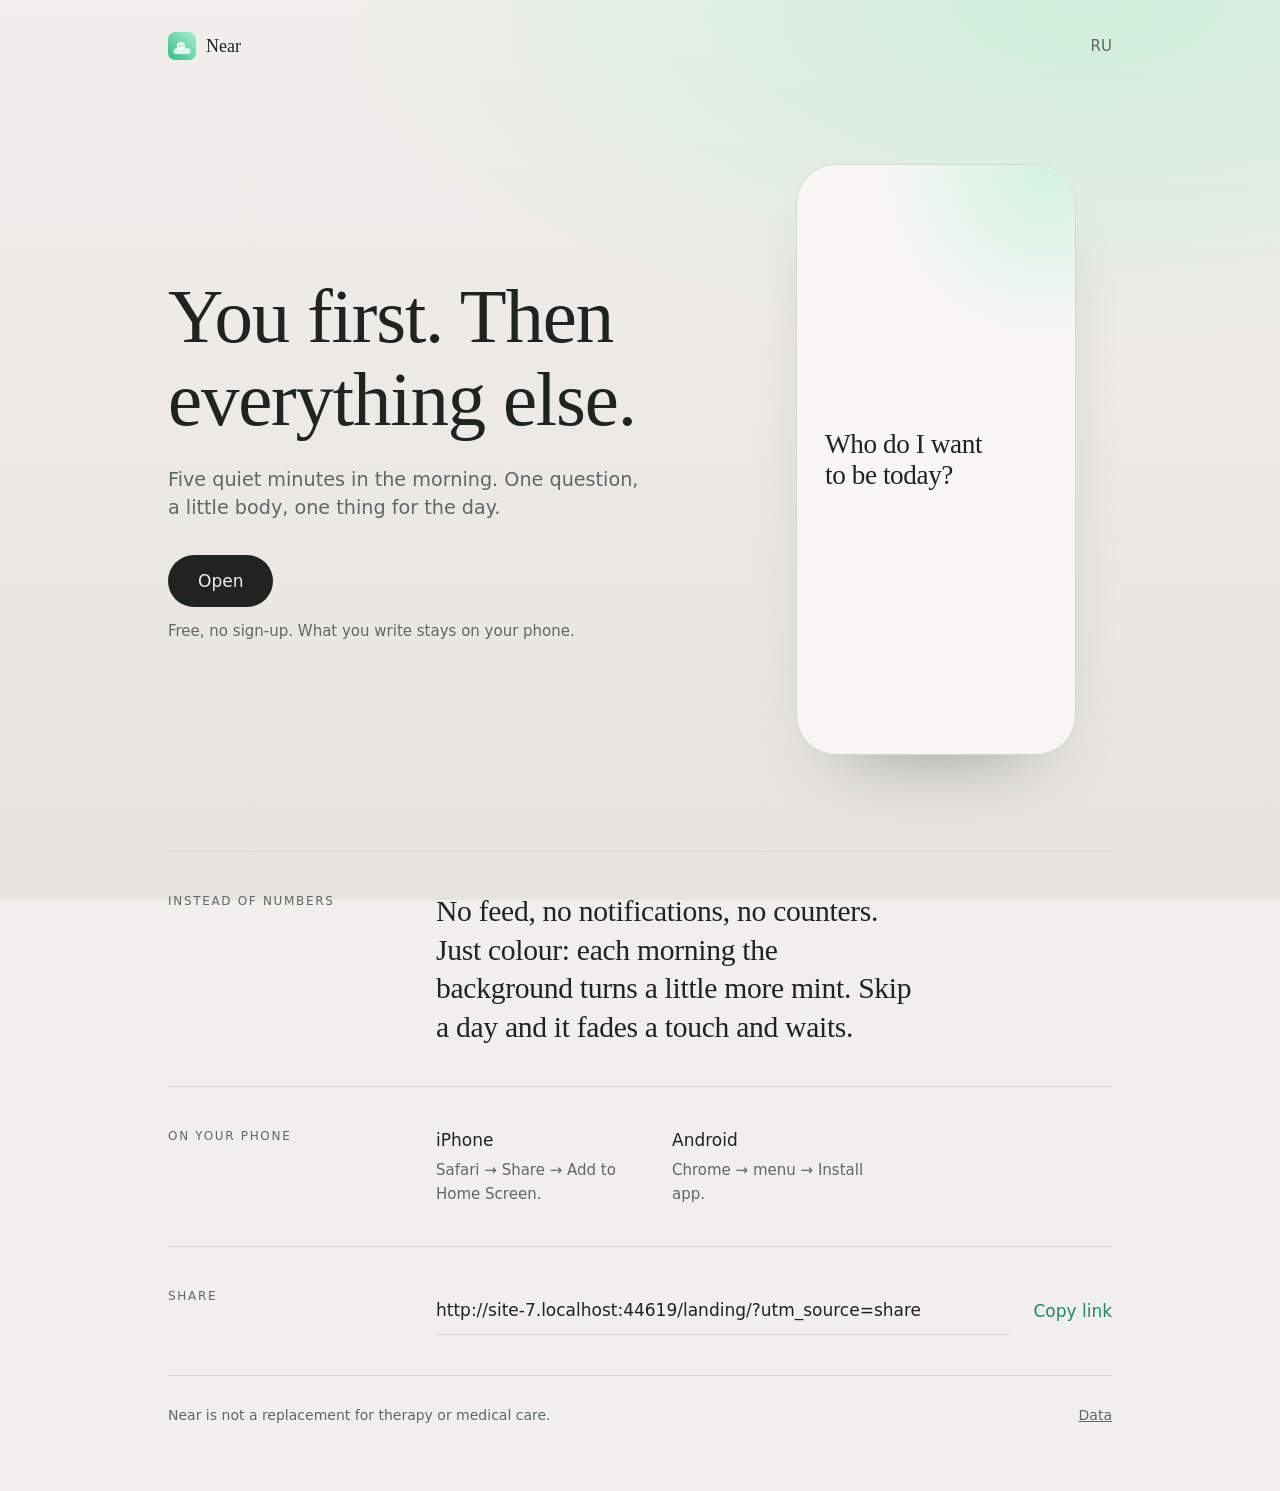
==== landing/index.html @ 1178a3cc "Mirror of nearapp 9bb3b6b" ====
<!doctype html>
<html lang="ru">
<head>
<meta charset="utf-8">
<meta name="viewport" content="width=device-width, initial-scale=1, viewport-fit=cover">
<meta http-equiv="Content-Security-Policy" content="default-src 'self'; script-src 'self' 'unsafe-inline' https://static.cloudflareinsights.com https://mc.yandex.ru https://yastatic.net; style-src 'self' 'unsafe-inline' https://fonts.googleapis.com; font-src https://fonts.gstatic.com; img-src 'self' data: blob: https://mc.yandex.ru; connect-src 'self' https://nearapp.pages.dev https://near-relay.deno.dev https://mc.yandex.ru https://mc.yandex.com wss://mc.yandex.ru https://fonts.googleapis.com https://fonts.gstatic.com https://cloudflareinsights.com; manifest-src 'self'; worker-src 'self'; child-src blob: https://mc.yandex.ru; frame-src blob: https://mc.yandex.ru; base-uri 'self'; form-action 'none'; object-src 'none'">
<meta name="description" content="Near. Сначала ты. Потом всё остальное. Утреннее пространство на несколько минут.">
<meta name="theme-color" content="#ECEAE6" media="(prefers-color-scheme: light)">
<meta name="theme-color" content="#111214" media="(prefers-color-scheme: dark)">
<meta property="og:type" content="website">
<meta property="og:title" content="Near · Рядом">
<meta property="og:description" content="Сначала ты. Потом всё остальное. Утреннее пространство на несколько минут: кем ты хочешь быть сегодня и что одно важно.">
<meta property="og:url" content="https://nearapp.pages.dev/landing/">
<meta property="og:image" content="https://nearapp.pages.dev/icons/og.png">
<meta property="og:image:width" content="1200"><meta property="og:image:height" content="630">
<meta name="twitter:card" content="summary_large_image">
<link rel="icon" href="../icons/icon.svg" type="image/svg+xml">
<link rel="icon" href="../icons/favicon-32.png" sizes="32x32" type="image/png">
<link rel="apple-touch-icon" href="../icons/apple-touch-icon.png">
<title>Рядом</title>
<link rel="preconnect" href="https://fonts.googleapis.com">
<link rel="preconnect" href="https://fonts.gstatic.com" crossorigin>
<link rel="stylesheet" href="https://fonts.googleapis.com/css2?family=Literata:ital,opsz,wght@0,7..72,300..500;1,7..72,300..500&family=Manrope:wght@400;500&display=swap">
<style>
/* Layout: one 1040px column, every section shares the same left edge and a two-column grid (label | content) from 860px up. */
:root {
  --bg: #F1EFEB; --bg-deep: #E6E4DF; --fg: #1F2421; --fg-soft: #5F6862; --line: #D5D8D2;
  --mint: #36BE8C; --mint-soft: #A6EECB; --mint-ink: #1E8A63; --device: #F7F6F3; --glow: rgba(166,238,203,.45);
  --font-display: "Literata", "Iowan Old Style", Georgia, "Noto Serif", serif; /* Literata: Cyrillic + Latin, so RU and EN look the same on every platform */
  --font-body: "Manrope", system-ui, -apple-system, "Segoe UI", Roboto, sans-serif;
  --ease: cubic-bezier(.2,.6,.2,1);
  --gap: clamp(56px, 9vw, 96px);
  color-scheme: light;
}
@media (prefers-color-scheme: dark) { :root:not([data-theme="light"]) {
  --bg: #101412; --bg-deep: #0B0E0D; --fg: #E9EDE9; --fg-soft: #9BA59E; --line: #253029;
  --mint: #5ED3A6; --mint-soft: #2C6B53; --mint-ink: #7FE3BD; --device: #161B19; --glow: rgba(94,211,166,.14); color-scheme: dark; } }
:root[data-theme="dark"] {
  --bg: #101412; --bg-deep: #0B0E0D; --fg: #E9EDE9; --fg-soft: #9BA59E; --line: #253029;
  --mint: #5ED3A6; --mint-soft: #2C6B53; --mint-ink: #7FE3BD; --device: #161B19; --glow: rgba(94,211,166,.14); color-scheme: dark; }

body { margin: 0; background: var(--bg); color: var(--fg); font-family: var(--font-body); font-size: 1.0625rem; line-height: 1.6; -webkit-font-smoothing: antialiased; overflow-x: hidden; }
.ground { position: fixed; inset: 0; z-index: 0; pointer-events: none; background: radial-gradient(90% 60% at 85% 0%, var(--glow) 0%, transparent 65%), linear-gradient(180deg, var(--bg) 0%, var(--bg-deep) 100%); }
.wrap { position: relative; z-index: 1; max-width: 1040px; margin: 0 auto; padding-inline: 24px; padding-block: 0 64px; box-sizing: border-box; }
@media (min-width: 860px) { .wrap { padding-inline: 48px; } }
p { margin: 0; }
a:focus-visible, button:focus-visible, input:focus-visible { outline: 1.5px solid var(--mint); outline-offset: 4px; border-radius: 4px; }

/* Header */
header { display: flex; justify-content: space-between; align-items: center; padding-block: 24px; }
.brand { display: flex; align-items: center; gap: 10px; font-family: var(--font-display); font-size: 1.125rem; color: var(--fg); text-decoration: none; }
.brand svg { width: 28px; height: 28px; border-radius: 7px; flex: none; }
.brand .ru { color: var(--fg-soft); font-style: italic; }
.lang { font: inherit; font-size: .9375rem; color: var(--fg-soft); background: none; border: 0; padding: 8px 0; min-height: 44px; cursor: pointer; }
.lang:hover { color: var(--fg); }

/* Type */
h1, h2 { font-family: var(--font-display); font-weight: 340; font-variation-settings: "opsz" 72; letter-spacing: -0.015em; line-height: 1.08; margin: 0; text-wrap: balance; }
h1 { font-size: clamp(2.5rem, 6.4vw, 4.8rem); }
h2 { font-size: clamp(1.5rem, 2.6vw, 2rem); }
.label { font-size: .75rem; letter-spacing: .14em; text-transform: uppercase; color: var(--fg-soft); }

/* Hero */
.hero { display: grid; gap: 48px; padding-block: 8vh var(--gap); align-items: center; }
@media (min-width: 860px) { .hero { grid-template-columns: 1.2fr .8fr; gap: 64px; } }
.hero-text { display: grid; gap: 24px; justify-items: start; }
.lead { font-size: clamp(1.125rem, 1.5vw, 1.3rem); color: var(--fg-soft); line-height: 1.5; max-width: 30rem; }
.cta { display: flex; flex-wrap: wrap; align-items: center; gap: 12px 24px; margin-top: 8px; }
.btn { display: inline-flex; align-items: center; min-height: 52px; padding: 0 30px; border-radius: 999px; background: var(--fg); color: var(--bg); text-decoration: none; font-weight: 500; transition: opacity .3s var(--ease), transform .3s var(--ease); }
.btn:hover { opacity: .9; } .btn:active { transform: scale(.985); }
.note { font-size: .9375rem; color: var(--fg-soft); }
.device-wrap { display: none; justify-content: center; }
@media (min-width: 640px) { .device-wrap { display: flex; } }
.device { width: min(100%, 280px); aspect-ratio: 9 / 19; border-radius: 40px; background: var(--device); border: 1px solid var(--line); box-shadow: 0 40px 80px -48px rgba(20,40,30,.45); position: relative; overflow: hidden; display: flex; align-items: center; padding: 28px; box-sizing: border-box; }
.device::before { content: ""; position: absolute; inset: 0; background: radial-gradient(90% 45% at 90% 0%, var(--glow), transparent 65%); }
.device p { position: relative; font-family: var(--font-display); font-weight: 340; font-size: 1.7rem; line-height: 1.12; letter-spacing: -0.015em; text-wrap: balance; }

/* Sections: label column + content column */
.sec { display: grid; gap: 24px 48px; padding-block: 40px; border-top: 1px solid var(--line); }
@media (min-width: 860px) { .sec { grid-template-columns: 220px 1fr; } }
.sec > * { min-width: 0; }

/* Steps — a real sequence, so numbered */
.steps { display: grid; gap: 28px 32px; margin: 0; padding: 0; list-style: none; counter-reset: s; }
@media (min-width: 560px) { .steps { grid-template-columns: 1fr 1fr; } }
@media (min-width: 1000px) { .steps { grid-template-columns: repeat(4, 1fr); } }
.steps li { counter-increment: s; display: grid; gap: 8px; align-content: start; }
.steps li::before { content: counter(s); display: grid; place-items: center; width: 28px; height: 28px; border-radius: 50%; background: var(--mint-soft); color: var(--mint-ink); font-size: .8125rem; font-weight: 500; font-variant-numeric: tabular-nums; }
.steps b { font-family: var(--font-display); font-weight: 400; font-size: 1.25rem; line-height: 1.25; }
.steps span { color: var(--fg-soft); font-size: .9375rem; }

.plain.small { font-family: var(--font-body); font-size: .9375rem; color: var(--fg-soft); margin-top: 14px; }
.plain.small a { color: var(--fg-soft); }
.plain { font-family: var(--font-display); font-weight: 340; font-size: clamp(1.4rem, 2.4vw, 1.85rem); line-height: 1.3; letter-spacing: -0.01em; max-width: 34rem; text-wrap: balance; }

/* Install */
.install { display: grid; gap: 20px 32px; }
@media (min-width: 720px) { .install { grid-template-columns: repeat(3, 1fr); } }
.install div { display: grid; gap: 4px; align-content: start; }
.install b { font-weight: 500; }
.install span { color: var(--fg-soft); font-size: .9375rem; }

/* Share */
.share-row { display: flex; flex-wrap: wrap; gap: 12px 24px; align-items: center; }
.share-url { flex: 1 1 16rem; min-width: 0; font: inherit; color: var(--fg); background: transparent; border: 0; border-bottom: 1px solid var(--line); padding: 10px 0; outline: none; }
.copy { font: inherit; color: var(--mint-ink); background: none; border: 0; padding: 8px 0; min-height: 44px; cursor: pointer; font-weight: 500; }
.copy:hover { color: var(--fg); }

.consent { position: fixed; left: 16px; right: 16px; bottom: 16px; max-width: 520px; margin: 0 auto; background: var(--bg); border: 1px solid var(--line); border-radius: 14px; padding: 16px 18px; box-shadow: 0 8px 30px rgba(0,0,0,.08); font-size: .9rem; color: var(--fg-soft); z-index: 10; }
.consent p { margin: 0 0 12px; } .consent a { color: var(--fg-soft); }
.consent-actions { display: flex; gap: 8px 20px; align-items: center; flex-wrap: wrap; }
.btn.small { padding: 8px 16px; font-size: .9rem; }
.link { font: inherit; background: none; border: 0; color: var(--fg-faint); cursor: pointer; padding: 8px 0; }
footer a.privacy { color: var(--fg-faint); }
footer { border-top: 1px solid var(--line); padding-top: 28px; display: flex; flex-wrap: wrap; gap: 8px 32px; justify-content: space-between; color: var(--fg-soft); font-size: .875rem; }
.enter { animation: enter .9s var(--ease) both; }
@keyframes enter { from { opacity: 0; transform: translateY(8px); } to { opacity: 1; transform: none; } }
@media (prefers-reduced-motion: reduce) { .enter { animation: none; } .btn { transition: none; } }
</style>
</head>
<body>
<div class="ground" aria-hidden="true"></div>
<div class="wrap">
  <header>
    <a class="brand" href="#top">
      <svg viewBox="0 0 100 100" aria-hidden="true"><defs><linearGradient id="lm" x1="0" y1="1" x2="1" y2="0"><stop offset="0" stop-color="#36BE8C"/><stop offset="1" stop-color="#A6EECB"/></linearGradient></defs><rect width="100" height="100" fill="url(#lm)"/><circle cx="46" cy="50" r="14.5" fill="#fff"/><g transform="rotate(-14 46 50)" fill="none" stroke="#36BE8C" stroke-width="3" stroke-linecap="round"><path d="M38.2 50 Q40.8 52.08 43.4 50"/><path d="M48.6 50 Q51.2 52.08 53.8 50"/></g><rect x="20" y="58" width="60" height="21" rx="10.5" fill="#fff" opacity=".78"/></svg>
      <span data-i18n="brand">Рядом</span>
    </a>
    <button id="langBtn" class="lang" aria-label="Language">EN</button>
  </header>

  <section class="hero enter" id="top">
    <div class="hero-text">
      <h1 data-i18n="h1">Сначала ты. Потом всё остальное.</h1>
      <p class="lead" data-i18n="lead">Пять тихих минут утром. Один вопрос, немного тела и одно дело на день.</p>
      <div class="cta">
        <a class="btn" href="../" data-i18n="cta">Открыть</a>
        <span class="note" data-i18n="note">Бесплатно, без регистрации. Записи остаются только на твоём телефоне.</span>
      </div>
    </div>
    <div class="device-wrap" aria-hidden="true">
      <div class="device"><p data-i18n="deviceQ">Кем я хочу быть сегодня?</p></div>
    </div>
  </section>

  <section class="sec" aria-labelledby="whyH">
    <p class="label" id="whyH" data-i18n="whyH">Вместо цифр</p>
    <p class="plain" data-i18n="why">Ни ленты, ни уведомлений, ни счётчиков. Только цвет: с каждым утром фон чуть мятнее. Пропустишь день — чуть побледнеет и подождёт.</p>
  </section>

  <section class="sec" aria-labelledby="instH">
    <p class="label" id="instH" data-i18n="instH">На телефон</p>
    <div class="install">
      <div><b>iPhone</b><span data-i18n="i1">Safari → «Поделиться» → «На экран Домой».</span></div>
      <div><b>Android</b><span data-i18n="i2">Chrome → меню → «Установить приложение».</span></div>
    </div>
  </section>

  <section class="sec" aria-labelledby="shareH">
    <p class="label" id="shareH" data-i18n="shareH">Поделиться</p>
    <div class="share-row">
      <input id="shareUrl" class="share-url" type="text" readonly value="https://nearapp.pages.dev/landing/?utm_source=share" aria-label="Link">
      <button id="copyBtn" class="copy" type="button" data-i18n="copy">Скопировать ссылку</button>
    </div>
  </section>

  <footer>
    <p data-i18n="disclaimer">Рядом не заменяет психотерапию или помощь врача.</p>
    <p><a href="../privacy/" class="privacy" data-i18n="privacy">Данные</a></p>
  </footer>
</div>

<div class="consent" id="consent" hidden role="dialog" aria-live="polite" aria-label="Cookies">
  <p data-i18n="consentText">Мы используем Яндекс.Метрику с Вебвизором, чтобы понимать, сколько людей заходит, откуда и как читают эту страницу. Это cookies и запись действий на этой странице, данные обрабатываются в России. Приложение и твои записи в нём не записываются. <a href="../privacy/" data-i18n="consentMore">Подробнее</a></p>
  <div class="consent-actions"><button id="consentYes" class="btn small" data-i18n="consentYes">Разрешить</button><button id="consentNo" class="link" data-i18n="consentNo">Не нужно</button></div>
</div>

<script>
(function () {
  const en = {
    brand: "Near", h1: "You first. Then everything else.",
    lead: "Five quiet minutes in the morning. One question, a little body, one thing for the day.",
    cta: "Open", note: "Free, no sign-up. What you write stays on your phone.", deviceQ: "Who do I want to be today?",
    whyH: "Instead of numbers", why: "No feed, no notifications, no counters. Just colour: each morning the background turns a little more mint. Skip a day and it fades a touch and waits.",
    instH: "On your phone",
    i1: "Safari → Share → Add to Home Screen.", i2: "Chrome → menu → Install app.",
    shareH: "Share", copy: "Copy link", copied: "Link copied",
    disclaimer: "Near is not a replacement for therapy or medical care.", privacy: "Data",
    consentText: "We use Yandex.Metrica with Session Replay to see how many people visit, where from and how they read this page. It sets cookies and records actions on this page; the data is processed in Russia. The app and what you write in it are never recorded. ", consentMore: "More", consentYes: "Allow", consentNo: "No thanks"
  };
  const ru = {}; document.querySelectorAll("[data-i18n]").forEach(el => ru[el.dataset.i18n] = el.dataset.i18n === "consentText" ? el.firstChild.textContent : el.textContent);
  ru.copied = "Ссылка скопирована";
  let lang = "ru";
  try { lang = localStorage.getItem("near.landing.lang") || ((navigator.language || "").toLowerCase().startsWith("ru") ? "ru" : "en"); } catch (e) {}
  const btn = document.getElementById("langBtn");
  function apply() {
    const d = lang === "ru" ? ru : en;
    document.querySelectorAll("[data-i18n]").forEach(el => { if (!(el.dataset.i18n in d)) return; if (el.dataset.i18n === "consentText") { el.firstChild.textContent = d.consentText; return; } el.textContent = d[el.dataset.i18n]; });
    document.documentElement.lang = lang; document.title = d.brand; btn.textContent = lang === "ru" ? "EN" : "RU";
    document.querySelectorAll("a.btn").forEach(a => { a.href = a.href.split("#")[0] + "#" + lang; });
  }
  btn.addEventListener("click", () => { lang = lang === "ru" ? "en" : "ru"; try { localStorage.setItem("near.landing.lang", lang); } catch (e) {} apply(); });

  const copyBtn = document.getElementById("copyBtn"), shareUrl = document.getElementById("shareUrl");
  copyBtn.addEventListener("click", async () => {
    const d = lang === "ru" ? ru : en;
    try { await navigator.clipboard.writeText(shareUrl.value); } catch (e) { shareUrl.focus(); shareUrl.select(); }
    copyBtn.textContent = d.copied; setTimeout(() => { copyBtn.textContent = d.copy; }, 2400);
  });
  shareUrl.addEventListener("focus", () => shareUrl.select());
  apply();

  /* Anonymous landing signal: one "landing" a day and "landing_cta" on tap, with utm_source only. Nothing personal. */
  const src = ((new URLSearchParams(location.search).get("utm_source") || "").toLowerCase().match(/^[a-z0-9_-]{1,32}$/) || [""])[0];
  const today = new Date().toISOString().slice(0, 10);
  const API = /\.pages\.dev$|^localhost$|^127\./.test(location.hostname) ? "../api/" : "https://near-relay.deno.dev/";
  shareUrl.value = location.origin + "/landing/?utm_source=share";
  function ping(type) {
    try { const k = "near.landing.sent2." + type; if (localStorage.getItem(k) === today) return; localStorage.setItem(k, today); } catch (e) {}
    const body = JSON.stringify({ type, day: 1, lang, platform: /iPhone|iPad|iPod/.test(navigator.userAgent) ? "ios-browser" : /Android/.test(navigator.userAgent) ? "android-browser" : "desktop-browser", hour: new Date().getHours(), count: 0, source: src });
    try { if (!(navigator.sendBeacon && navigator.sendBeacon(API + "event", new Blob([body], { type: "text/plain" })))) fetch(API + "event", { method: "POST", body, keepalive: true, mode: "no-cors" }).catch(() => {}); } catch (e) {}
  }
  ping("landing");

  /* Yandex.Metrica with Webvisor — only on the landing (no personal text here), only after explicit consent (GDPR / 152-ФЗ). ID comes from site.config at build time. */
  const METRIKA_ID = "";
  const consent = document.getElementById("consent");
  function loadMetrika() {
    if (!/^\d+$/.test(METRIKA_ID) || window.ym) return;
    window.ym = window.ym || function () { (window.ym.a = window.ym.a || []).push(arguments); }; window.ym.l = Date.now();
    const sc = document.createElement("script"); sc.async = true; sc.src = "https://mc.yandex.ru/metrika/tag.js"; document.head.appendChild(sc);
    window.ym(Number(METRIKA_ID), "init", { clickmap: true, trackLinks: true, accurateTrackBounce: true, webvisor: true, defer: true });
    window.ym(Number(METRIKA_ID), "hit", location.href);
  }
  let choice = null; try { choice = localStorage.getItem("near.consent"); } catch (e) {}
  if (/^\d+$/.test(METRIKA_ID)) {
    if (choice === "yes") loadMetrika();
    else if (choice !== "no") consent.hidden = false;
    document.getElementById("consentYes").onclick = () => { try { localStorage.setItem("near.consent", "yes"); } catch (e) {} consent.hidden = true; loadMetrika(); };
    document.getElementById("consentNo").onclick = () => { try { localStorage.setItem("near.consent", "no"); } catch (e) {} consent.hidden = true; };
  }
  document.querySelectorAll("a.btn").forEach(a => { if (src) a.href = a.href.replace(/(#|$)/, (m) => (a.href.includes("?") ? "&" : "?") + "utm_source=" + src + m); a.addEventListener("click", () => ping("landing_cta")); });
})();
</script>

</head>
</html>
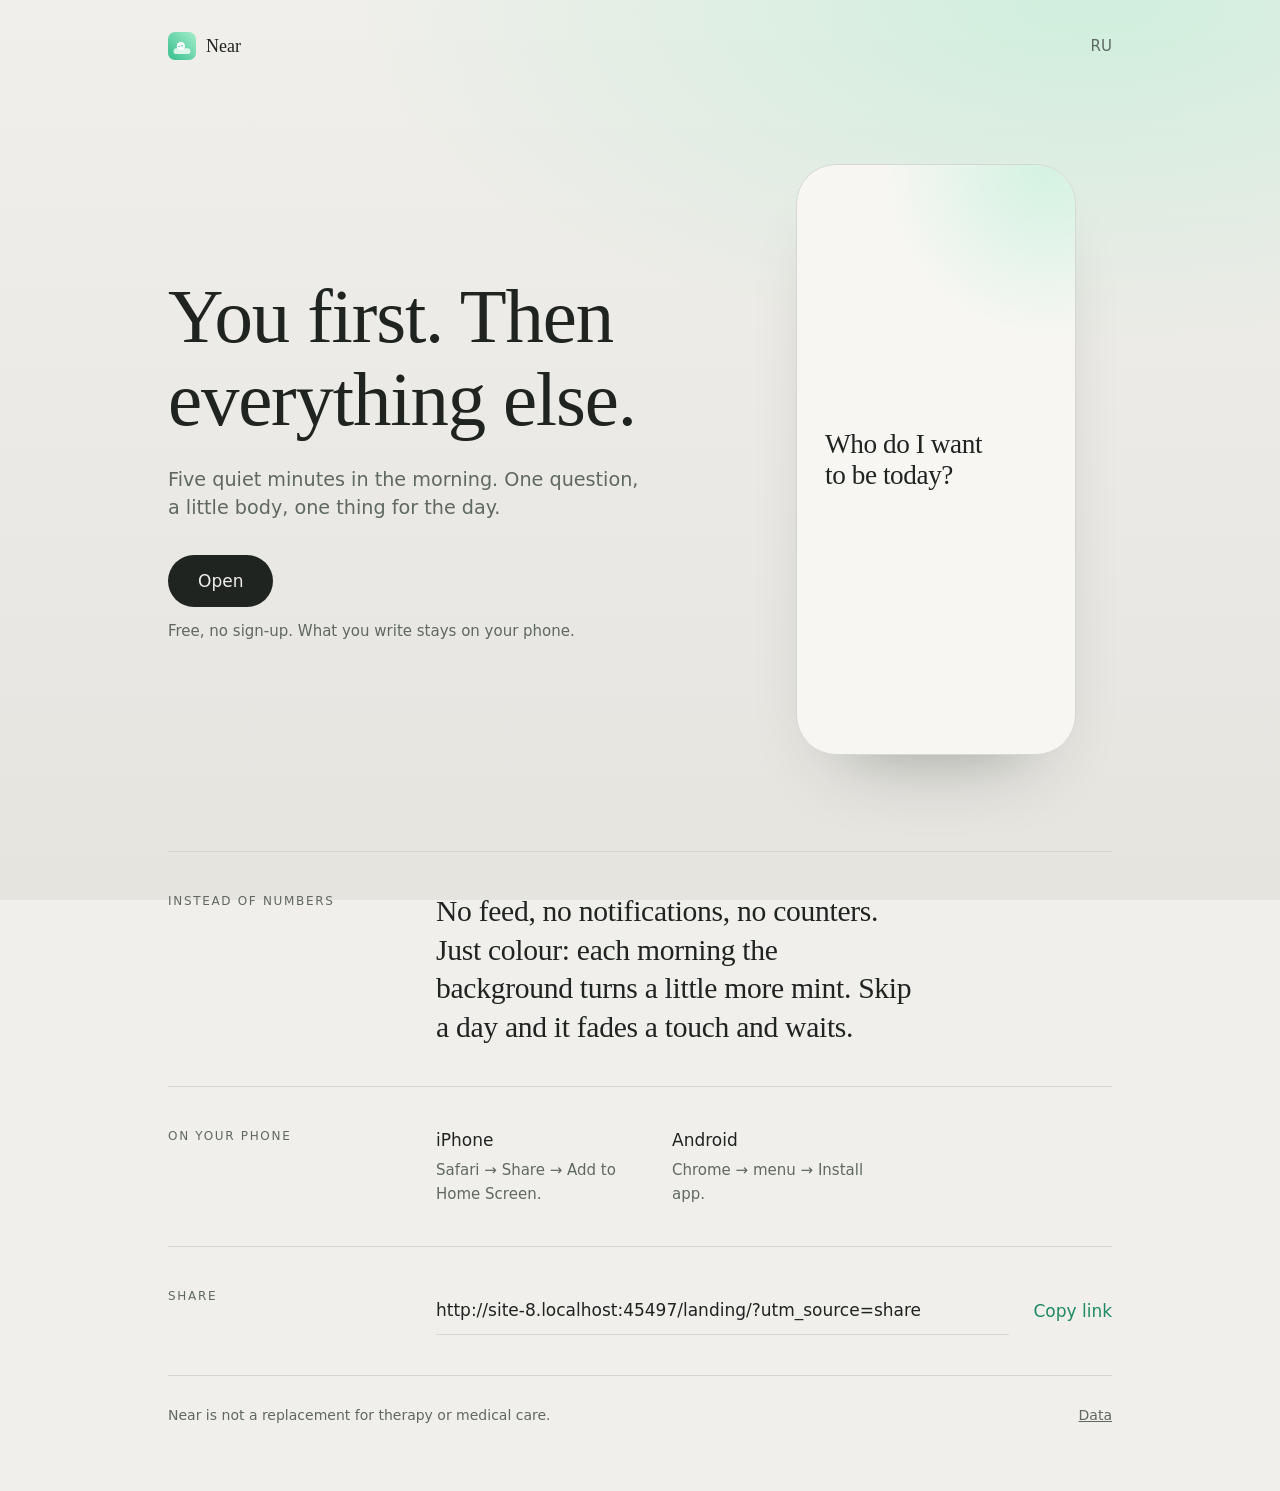
==== commit c0baa2c1: "Mirror of nearapp 67372fa" ====
--- a/landing/index.html
+++ b/landing/index.html
@@ -10,8 +10,8 @@
 <meta property="og:type" content="website">
 <meta property="og:title" content="Near · Рядом">
 <meta property="og:description" content="Сначала ты. Потом всё остальное. Утреннее пространство на несколько минут: кем ты хочешь быть сегодня и что одно важно.">
-<meta property="og:url" content="https://nearapp.pages.dev/landing/">
-<meta property="og:image" content="https://nearapp.pages.dev/icons/og.png">
+<meta property="og:url" content="https://innernear.com/landing/">
+<meta property="og:image" content="https://innernear.com/icons/og.png">
 <meta property="og:image:width" content="1200"><meta property="og:image:height" content="630">
 <meta name="twitter:card" content="summary_large_image">
 <link rel="icon" href="../icons/icon.svg" type="image/svg+xml">
@@ -106,11 +106,11 @@
 .copy { font: inherit; color: var(--mint-ink); background: none; border: 0; padding: 8px 0; min-height: 44px; cursor: pointer; font-weight: 500; }
 .copy:hover { color: var(--fg); }
 
-.consent { position: fixed; left: 16px; right: 16px; bottom: 16px; max-width: 520px; margin: 0 auto; background: var(--bg); border: 1px solid var(--line); border-radius: 14px; padding: 16px 18px; box-shadow: 0 8px 30px rgba(0,0,0,.08); font-size: .9rem; color: var(--fg-soft); z-index: 10; }
-.consent p { margin: 0 0 12px; } .consent a { color: var(--fg-soft); }
+.consent { position: fixed; left: 16px; right: 16px; bottom: 12px; max-width: 460px; margin: 0 auto; background: var(--bg); border: 1px solid var(--line); border-radius: 12px; padding: 12px 16px; font-size: .8125rem; line-height: 1.45; color: var(--fg-faint); z-index: 10; }
+.consent p { margin: 0 0 6px; } .consent a { color: var(--fg-faint); }
 .consent-actions { display: flex; gap: 8px 20px; align-items: center; flex-wrap: wrap; }
-.btn.small { padding: 8px 16px; font-size: .9rem; }
-.link { font: inherit; background: none; border: 0; color: var(--fg-faint); cursor: pointer; padding: 8px 0; }
+.btn.small { padding: 6px 14px; font-size: .8125rem; }
+.link { font: inherit; background: none; border: 0; color: var(--fg-faint); cursor: pointer; padding: 6px 0; }
 footer a.privacy { color: var(--fg-faint); }
 footer { border-top: 1px solid var(--line); padding-top: 28px; display: flex; flex-wrap: wrap; gap: 8px 32px; justify-content: space-between; color: var(--fg-soft); font-size: .875rem; }
 .enter { animation: enter .9s var(--ease) both; }
@@ -171,8 +171,8 @@
 </div>
 
 <div class="consent" id="consent" hidden role="dialog" aria-live="polite" aria-label="Cookies">
-  <p data-i18n="consentText">Мы используем Яндекс.Метрику с Вебвизором, чтобы понимать, сколько людей заходит, откуда и как читают эту страницу. Это cookies и запись действий на этой странице, данные обрабатываются в России. Приложение и твои записи в нём не записываются. <a href="../privacy/" data-i18n="consentMore">Подробнее</a></p>
-  <div class="consent-actions"><button id="consentYes" class="btn small" data-i18n="consentYes">Разрешить</button><button id="consentNo" class="link" data-i18n="consentNo">Не нужно</button></div>
+  <p data-i18n="consentText">Мы используем cookies, чтобы понимать, как люди находят эту страницу. Твои утра в приложении остаются у тебя. <a href="../privacy/" data-i18n="consentMore">Подробнее</a></p>
+  <div class="consent-actions"><button id="consentYes" class="btn small" data-i18n="consentYes">Хорошо</button><button id="consentNo" class="link" data-i18n="consentNo">Не нужно</button></div>
 </div>
 
 <script>
@@ -186,7 +186,7 @@
     i1: "Safari → Share → Add to Home Screen.", i2: "Chrome → menu → Install app.",
     shareH: "Share", copy: "Copy link", copied: "Link copied",
     disclaimer: "Near is not a replacement for therapy or medical care.", privacy: "Data",
-    consentText: "We use Yandex.Metrica with Session Replay to see how many people visit, where from and how they read this page. It sets cookies and records actions on this page; the data is processed in Russia. The app and what you write in it are never recorded. ", consentMore: "More", consentYes: "Allow", consentNo: "No thanks"
+    consentText: "We use cookies to understand how people find this page. Your mornings in the app stay with you. ", consentMore: "More", consentYes: "Okay", consentNo: "No thanks"
   };
   const ru = {}; document.querySelectorAll("[data-i18n]").forEach(el => ru[el.dataset.i18n] = el.dataset.i18n === "consentText" ? el.firstChild.textContent : el.textContent);
   ru.copied = "Ссылка скопирована";
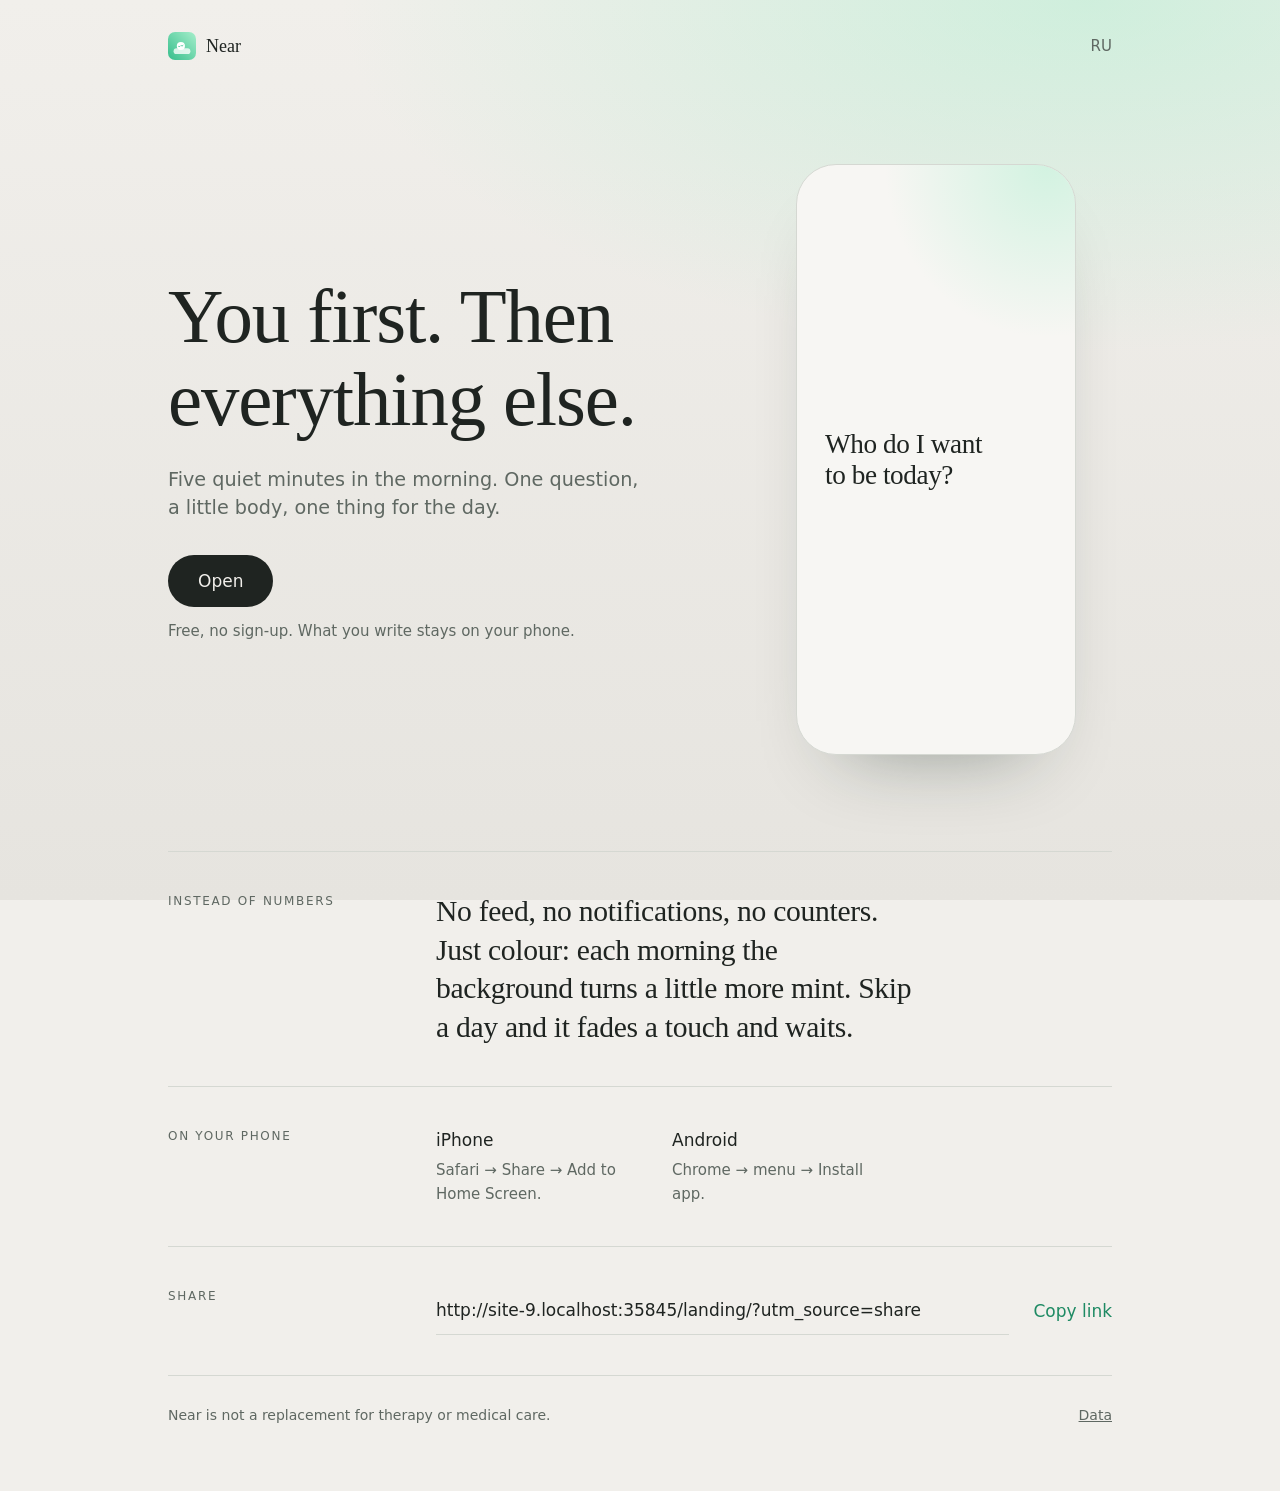
==== commit b919cf15: "Mirror of nearapp fdc4b29" ====
--- a/landing/index.html
+++ b/landing/index.html
@@ -159,7 +159,7 @@
   <section class="sec" aria-labelledby="shareH">
     <p class="label" id="shareH" data-i18n="shareH">Поделиться</p>
     <div class="share-row">
-      <input id="shareUrl" class="share-url" type="text" readonly value="https://nearapp.pages.dev/landing/?utm_source=share" aria-label="Link">
+      <input id="shareUrl" class="share-url" type="text" readonly value="https://innernear.com/landing/?utm_source=share" aria-label="Link">
       <button id="copyBtn" class="copy" type="button" data-i18n="copy">Скопировать ссылку</button>
     </div>
   </section>
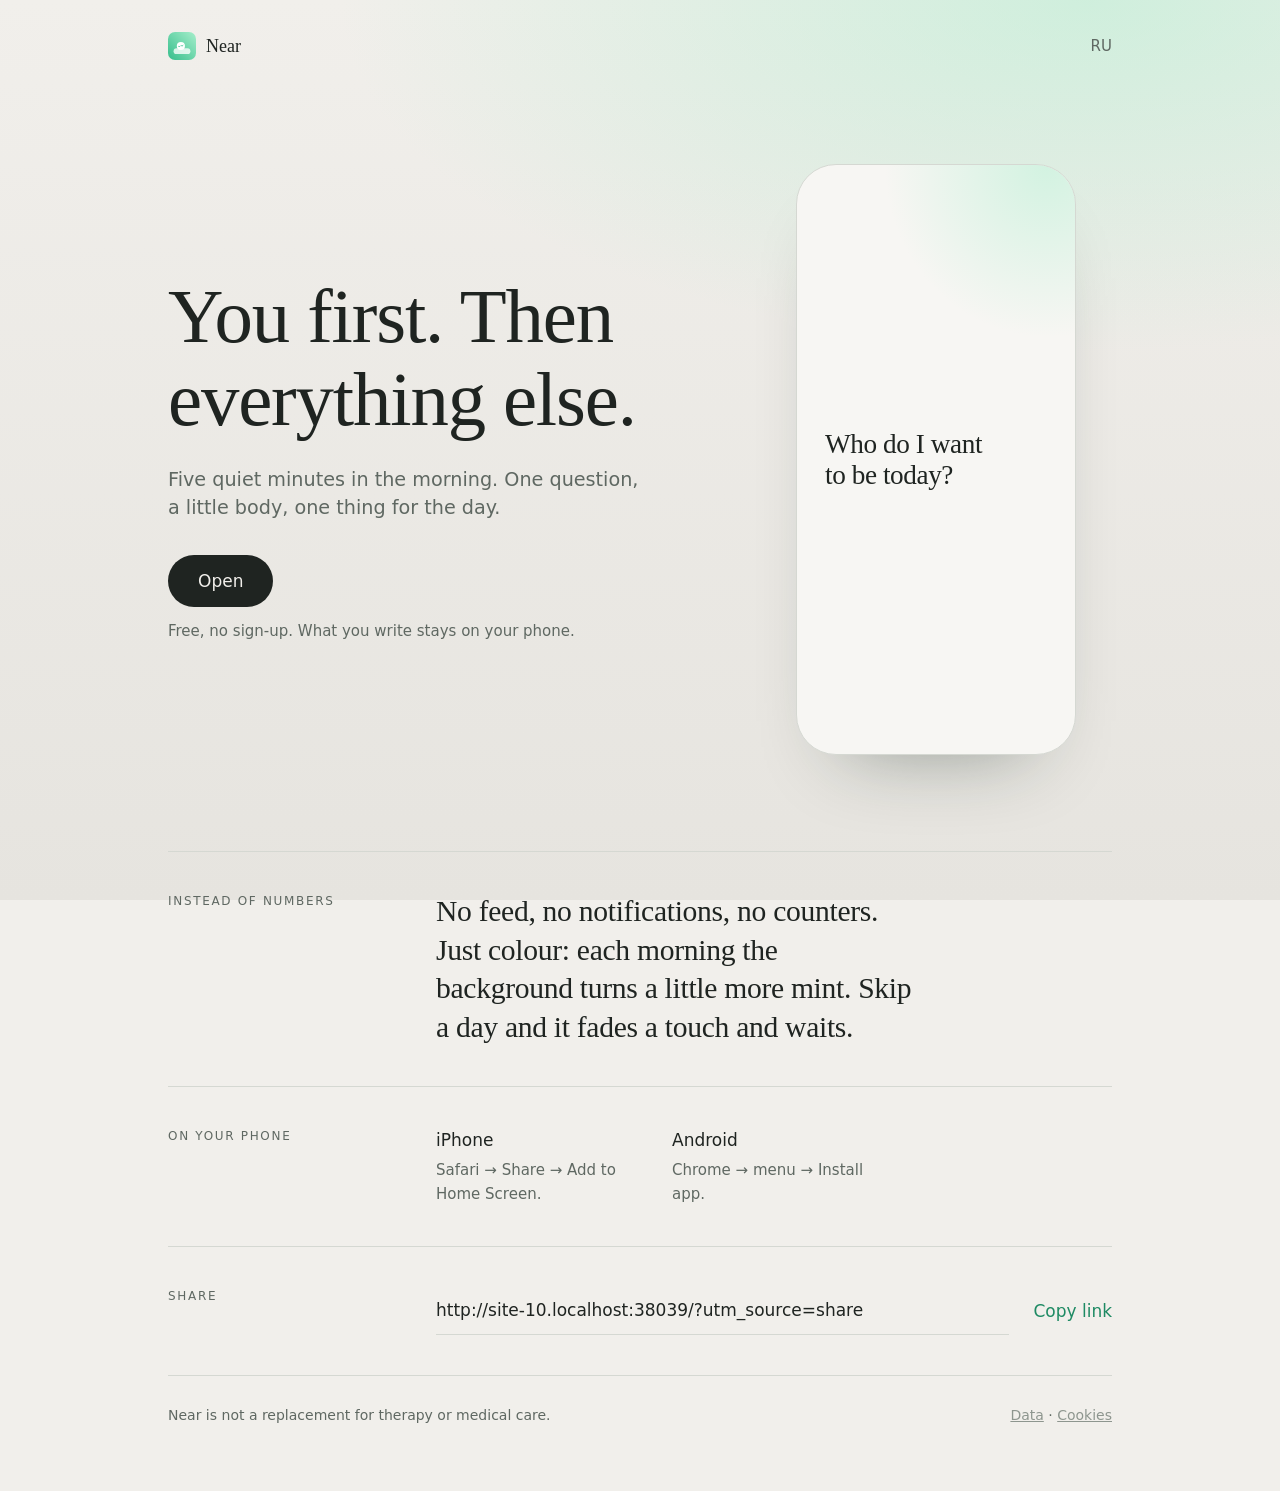
==== commit dfa4b5d8: "Mirror of nearapp ec74e04" ====
--- a/landing/index.html
+++ b/landing/index.html
@@ -3,7 +3,8 @@
 <head>
 <meta charset="utf-8">
 <meta name="viewport" content="width=device-width, initial-scale=1, viewport-fit=cover">
-<meta http-equiv="Content-Security-Policy" content="default-src 'self'; script-src 'self' 'unsafe-inline' https://static.cloudflareinsights.com https://mc.yandex.ru https://yastatic.net; style-src 'self' 'unsafe-inline' https://fonts.googleapis.com; font-src https://fonts.gstatic.com; img-src 'self' data: blob: https://mc.yandex.ru; connect-src 'self' https://nearapp.pages.dev https://near-relay.deno.dev https://mc.yandex.ru https://mc.yandex.com wss://mc.yandex.ru https://fonts.googleapis.com https://fonts.gstatic.com https://cloudflareinsights.com; manifest-src 'self'; worker-src 'self'; child-src blob: https://mc.yandex.ru; frame-src blob: https://mc.yandex.ru; base-uri 'self'; form-action 'none'; object-src 'none'">
+<meta http-equiv="Content-Security-Policy" content="default-src 'self'; script-src 'self' 'unsafe-inline' https://static.cloudflareinsights.com https://mc.yandex.ru https://yastatic.net; style-src 'self' 'unsafe-inline' https://fonts.googleapis.com; font-src https://fonts.gstatic.com; img-src 'self' data: blob: https://mc.yandex.ru; connect-src 'self' https://nearapp.pages.dev https://near-relay.cherepanovadr.deno.net https://mc.yandex.ru https://mc.yandex.com wss://mc.yandex.ru https://fonts.googleapis.com https://fonts.gstatic.com https://cloudflareinsights.com; manifest-src 'self'; worker-src 'self'; child-src blob: https://mc.yandex.ru; frame-src blob: https://mc.yandex.ru; base-uri 'self'; form-action 'none'; object-src 'none'">
+<script>if (window.top !== window.self) { try { window.top.location = window.self.location.href; } catch (e) { document.documentElement.style.display = "none"; } }</script>
 <meta name="description" content="Near. Сначала ты. Потом всё остальное. Утреннее пространство на несколько минут.">
 <meta name="theme-color" content="#ECEAE6" media="(prefers-color-scheme: light)">
 <meta name="theme-color" content="#111214" media="(prefers-color-scheme: dark)">
@@ -24,7 +25,7 @@
 <style>
 /* Layout: one 1040px column, every section shares the same left edge and a two-column grid (label | content) from 860px up. */
 :root {
-  --bg: #F1EFEB; --bg-deep: #E6E4DF; --fg: #1F2421; --fg-soft: #5F6862; --line: #D5D8D2;
+  --bg: #F1EFEB; --bg-deep: #E6E4DF; --fg: #1F2421; --fg-soft: #5F6862; --fg-faint: #8E968F; --line: #D5D8D2;
   --mint: #36BE8C; --mint-soft: #A6EECB; --mint-ink: #1E8A63; --device: #F7F6F3; --glow: rgba(166,238,203,.45);
   --font-display: "Literata", "Iowan Old Style", Georgia, "Noto Serif", serif; /* Literata: Cyrillic + Latin, so RU and EN look the same on every platform */
   --font-body: "Manrope", system-ui, -apple-system, "Segoe UI", Roboto, sans-serif;
@@ -33,10 +34,10 @@
   color-scheme: light;
 }
 @media (prefers-color-scheme: dark) { :root:not([data-theme="light"]) {
-  --bg: #101412; --bg-deep: #0B0E0D; --fg: #E9EDE9; --fg-soft: #9BA59E; --line: #253029;
+  --bg: #101412; --bg-deep: #0B0E0D; --fg: #E9EDE9; --fg-soft: #9BA59E; --fg-faint: #69736C; --line: #253029;
   --mint: #5ED3A6; --mint-soft: #2C6B53; --mint-ink: #7FE3BD; --device: #161B19; --glow: rgba(94,211,166,.14); color-scheme: dark; } }
 :root[data-theme="dark"] {
-  --bg: #101412; --bg-deep: #0B0E0D; --fg: #E9EDE9; --fg-soft: #9BA59E; --line: #253029;
+  --bg: #101412; --bg-deep: #0B0E0D; --fg: #E9EDE9; --fg-soft: #9BA59E; --fg-faint: #69736C; --line: #253029;
   --mint: #5ED3A6; --mint-soft: #2C6B53; --mint-ink: #7FE3BD; --device: #161B19; --glow: rgba(94,211,166,.14); color-scheme: dark; }
 
 body { margin: 0; background: var(--bg); color: var(--fg); font-family: var(--font-body); font-size: 1.0625rem; line-height: 1.6; -webkit-font-smoothing: antialiased; overflow-x: hidden; }
@@ -159,14 +160,14 @@
   <section class="sec" aria-labelledby="shareH">
     <p class="label" id="shareH" data-i18n="shareH">Поделиться</p>
     <div class="share-row">
-      <input id="shareUrl" class="share-url" type="text" readonly value="https://innernear.com/landing/?utm_source=share" aria-label="Link">
+      <input id="shareUrl" class="share-url" type="text" readonly value="https://innernear.com/?utm_source=share" aria-label="Link">
       <button id="copyBtn" class="copy" type="button" data-i18n="copy">Скопировать ссылку</button>
     </div>
   </section>
 
   <footer>
     <p data-i18n="disclaimer">Рядом не заменяет психотерапию или помощь врача.</p>
-    <p><a href="../privacy/" class="privacy" data-i18n="privacy">Данные</a></p>
+    <p><a href="../privacy/" class="privacy" data-i18n="privacy">Данные</a> · <a href="#" class="privacy" id="cookiesAgain" data-i18n="cookies">Cookies</a></p>
   </footer>
 </div>
 
@@ -213,8 +214,8 @@
   /* Anonymous landing signal: one "landing" a day and "landing_cta" on tap, with utm_source only. Nothing personal. */
   const src = ((new URLSearchParams(location.search).get("utm_source") || "").toLowerCase().match(/^[a-z0-9_-]{1,32}$/) || [""])[0];
   const today = new Date().toISOString().slice(0, 10);
-  const API = /\.pages\.dev$|^localhost$|^127\./.test(location.hostname) ? "../api/" : "https://near-relay.deno.dev/";
-  shareUrl.value = location.origin + "/landing/?utm_source=share";
+  const API = /\.pages\.dev$|^localhost$|^127\./.test(location.hostname) ? "../api/" : "https://near-relay.cherepanovadr.deno.net/";
+  shareUrl.value = location.origin + "/?utm_source=share";
   function ping(type) {
     try { const k = "near.landing.sent2." + type; if (localStorage.getItem(k) === today) return; localStorage.setItem(k, today); } catch (e) {}
     const body = JSON.stringify({ type, day: 1, lang, platform: /iPhone|iPad|iPod/.test(navigator.userAgent) ? "ios-browser" : /Android/.test(navigator.userAgent) ? "android-browser" : "desktop-browser", hour: new Date().getHours(), count: 0, source: src });
@@ -237,6 +238,7 @@
     if (choice === "yes") loadMetrika();
     else if (choice !== "no") consent.hidden = false;
     document.getElementById("consentYes").onclick = () => { try { localStorage.setItem("near.consent", "yes"); } catch (e) {} consent.hidden = true; loadMetrika(); };
+    document.getElementById("cookiesAgain").onclick = e => { e.preventDefault(); try { localStorage.removeItem("near.consent"); } catch (err) {} document.cookie.split(";").forEach(c => { const n = c.split("=")[0].trim(); if (/^_ym/.test(n)) document.cookie = n + "=; Max-Age=0; path=/; domain=" + location.hostname.replace(/^www\./, ""); }); location.reload(); };
     document.getElementById("consentNo").onclick = () => { try { localStorage.setItem("near.consent", "no"); } catch (e) {} consent.hidden = true; };
   }
   document.querySelectorAll("a.btn").forEach(a => { if (src) a.href = a.href.replace(/(#|$)/, (m) => (a.href.includes("?") ? "&" : "?") + "utm_source=" + src + m); a.addEventListener("click", () => ping("landing_cta")); });
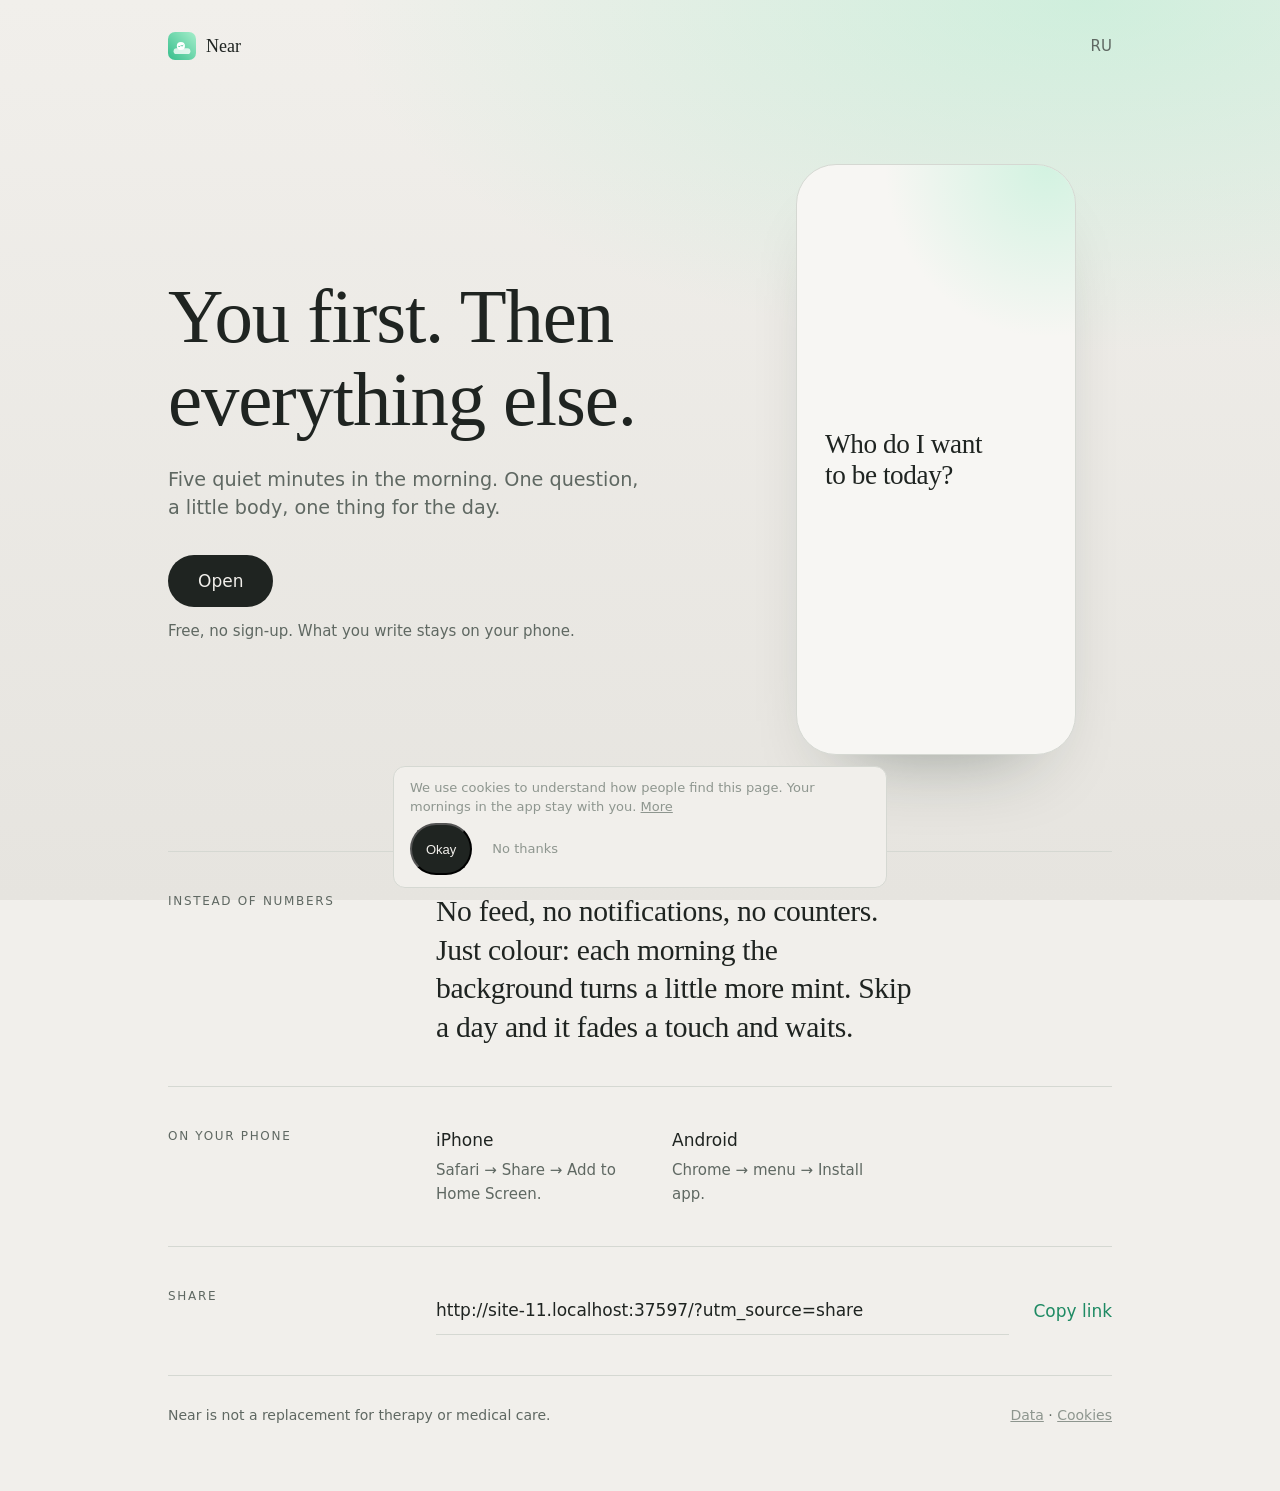
==== commit bfecf9fd: "Mirror of nearapp 9e17b4a" ====
--- a/landing/index.html
+++ b/landing/index.html
@@ -224,7 +224,7 @@
   ping("landing");
 
   /* Yandex.Metrica with Webvisor — only on the landing (no personal text here), only after explicit consent (GDPR / 152-ФЗ). ID comes from site.config at build time. */
-  const METRIKA_ID = "";
+  const METRIKA_ID = "113569014";
   const consent = document.getElementById("consent");
   function loadMetrika() {
     if (!/^\d+$/.test(METRIKA_ID) || window.ym) return;
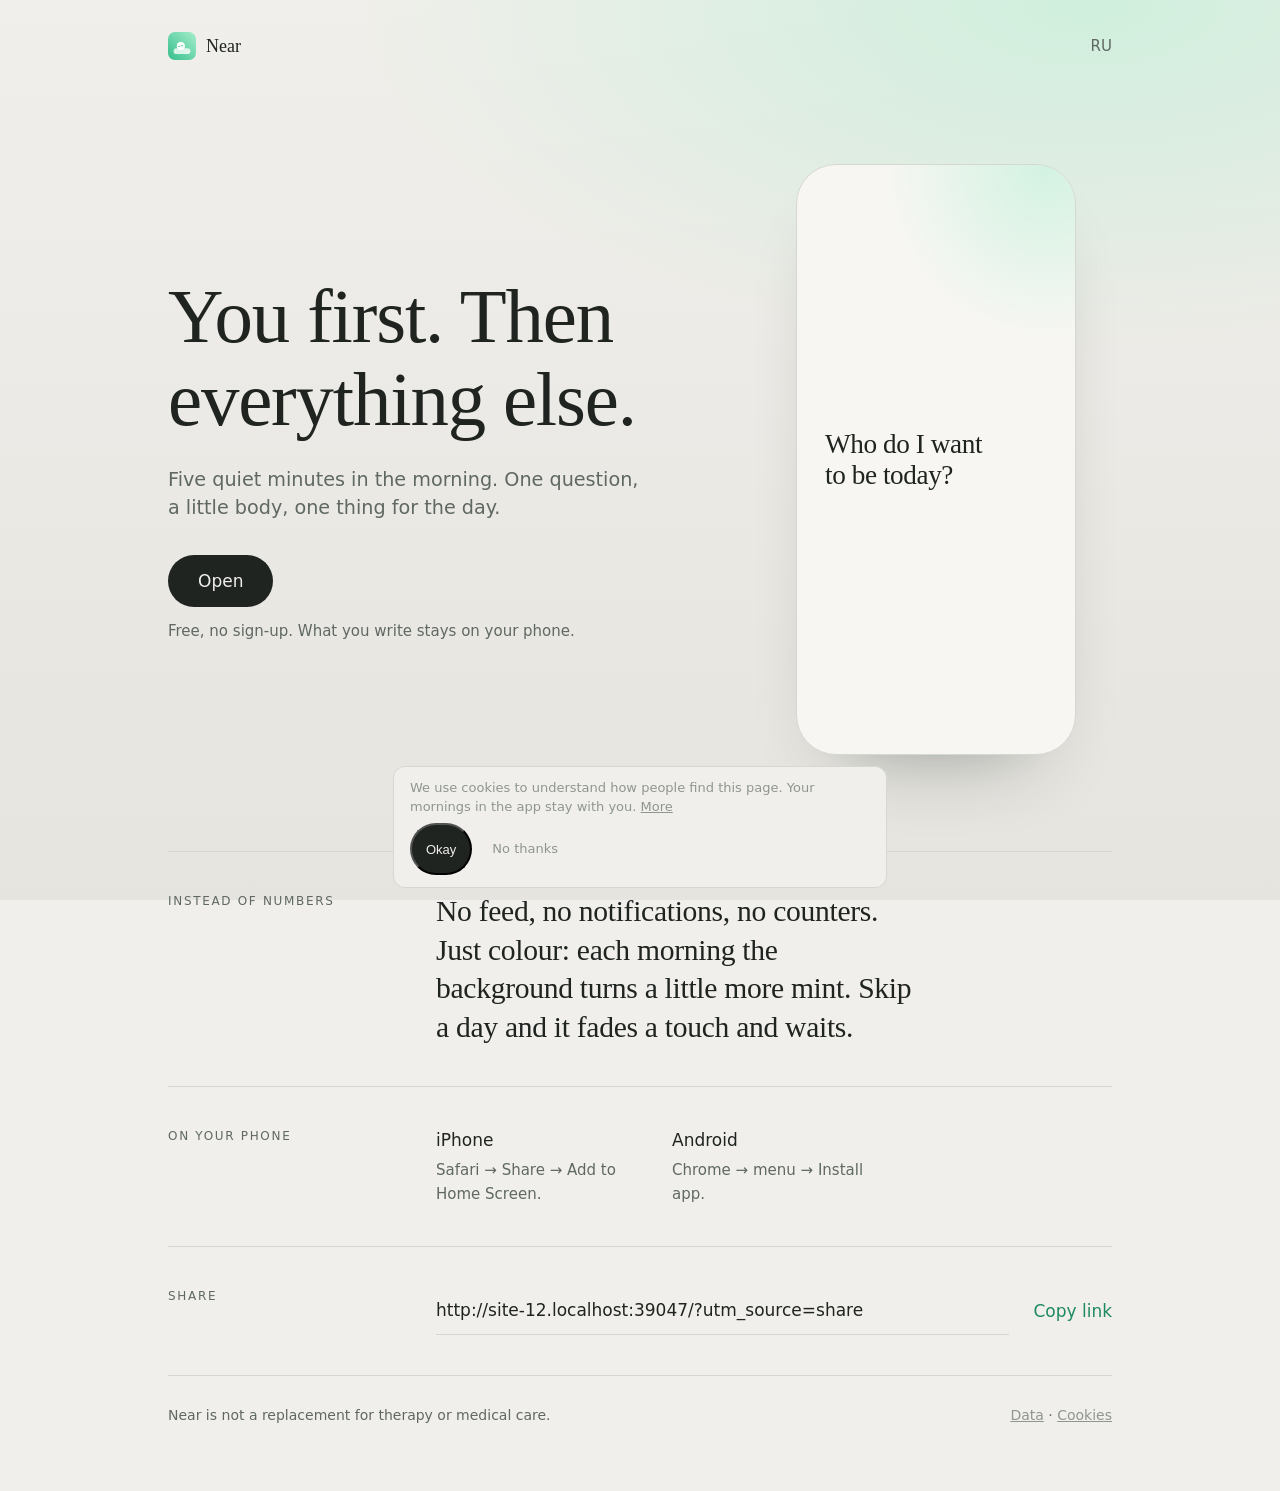
==== commit b4854e4c: "Mirror of nearapp 3de9991" ====
--- a/landing/index.html
+++ b/landing/index.html
@@ -3,7 +3,7 @@
 <head>
 <meta charset="utf-8">
 <meta name="viewport" content="width=device-width, initial-scale=1, viewport-fit=cover">
-<meta http-equiv="Content-Security-Policy" content="default-src 'self'; script-src 'self' 'unsafe-inline' https://static.cloudflareinsights.com https://mc.yandex.ru https://yastatic.net; style-src 'self' 'unsafe-inline' https://fonts.googleapis.com; font-src https://fonts.gstatic.com; img-src 'self' data: blob: https://mc.yandex.ru; connect-src 'self' https://nearapp.pages.dev https://near-relay.cherepanovadr.deno.net https://mc.yandex.ru https://mc.yandex.com wss://mc.yandex.ru https://fonts.googleapis.com https://fonts.gstatic.com https://cloudflareinsights.com; manifest-src 'self'; worker-src 'self'; child-src blob: https://mc.yandex.ru; frame-src blob: https://mc.yandex.ru; base-uri 'self'; form-action 'none'; object-src 'none'">
+<meta http-equiv="Content-Security-Policy" content="default-src 'self'; script-src 'self' 'unsafe-inline' https://static.cloudflareinsights.com https://mc.yandex.ru https://mc.yandex.com https://yastatic.net; style-src 'self' 'unsafe-inline' https://fonts.googleapis.com; font-src https://fonts.gstatic.com; img-src 'self' data: blob: https://mc.yandex.ru https://mc.yandex.com; connect-src 'self' https://nearapp.pages.dev https://near-relay.cherepanovadr.deno.net https://mc.yandex.ru https://mc.yandex.com wss://mc.yandex.ru wss://mc.yandex.com https://fonts.googleapis.com https://fonts.gstatic.com https://cloudflareinsights.com; manifest-src 'self'; worker-src 'self'; child-src blob: https://mc.yandex.ru https://mc.yandex.com; frame-src blob: https://mc.yandex.ru https://mc.yandex.com; base-uri 'self'; form-action 'none'; object-src 'none'">
 <script>if (window.top !== window.self) { try { window.top.location = window.self.location.href; } catch (e) { document.documentElement.style.display = "none"; } }</script>
 <meta name="description" content="Near. Сначала ты. Потом всё остальное. Утреннее пространство на несколько минут.">
 <meta name="theme-color" content="#ECEAE6" media="(prefers-color-scheme: light)">
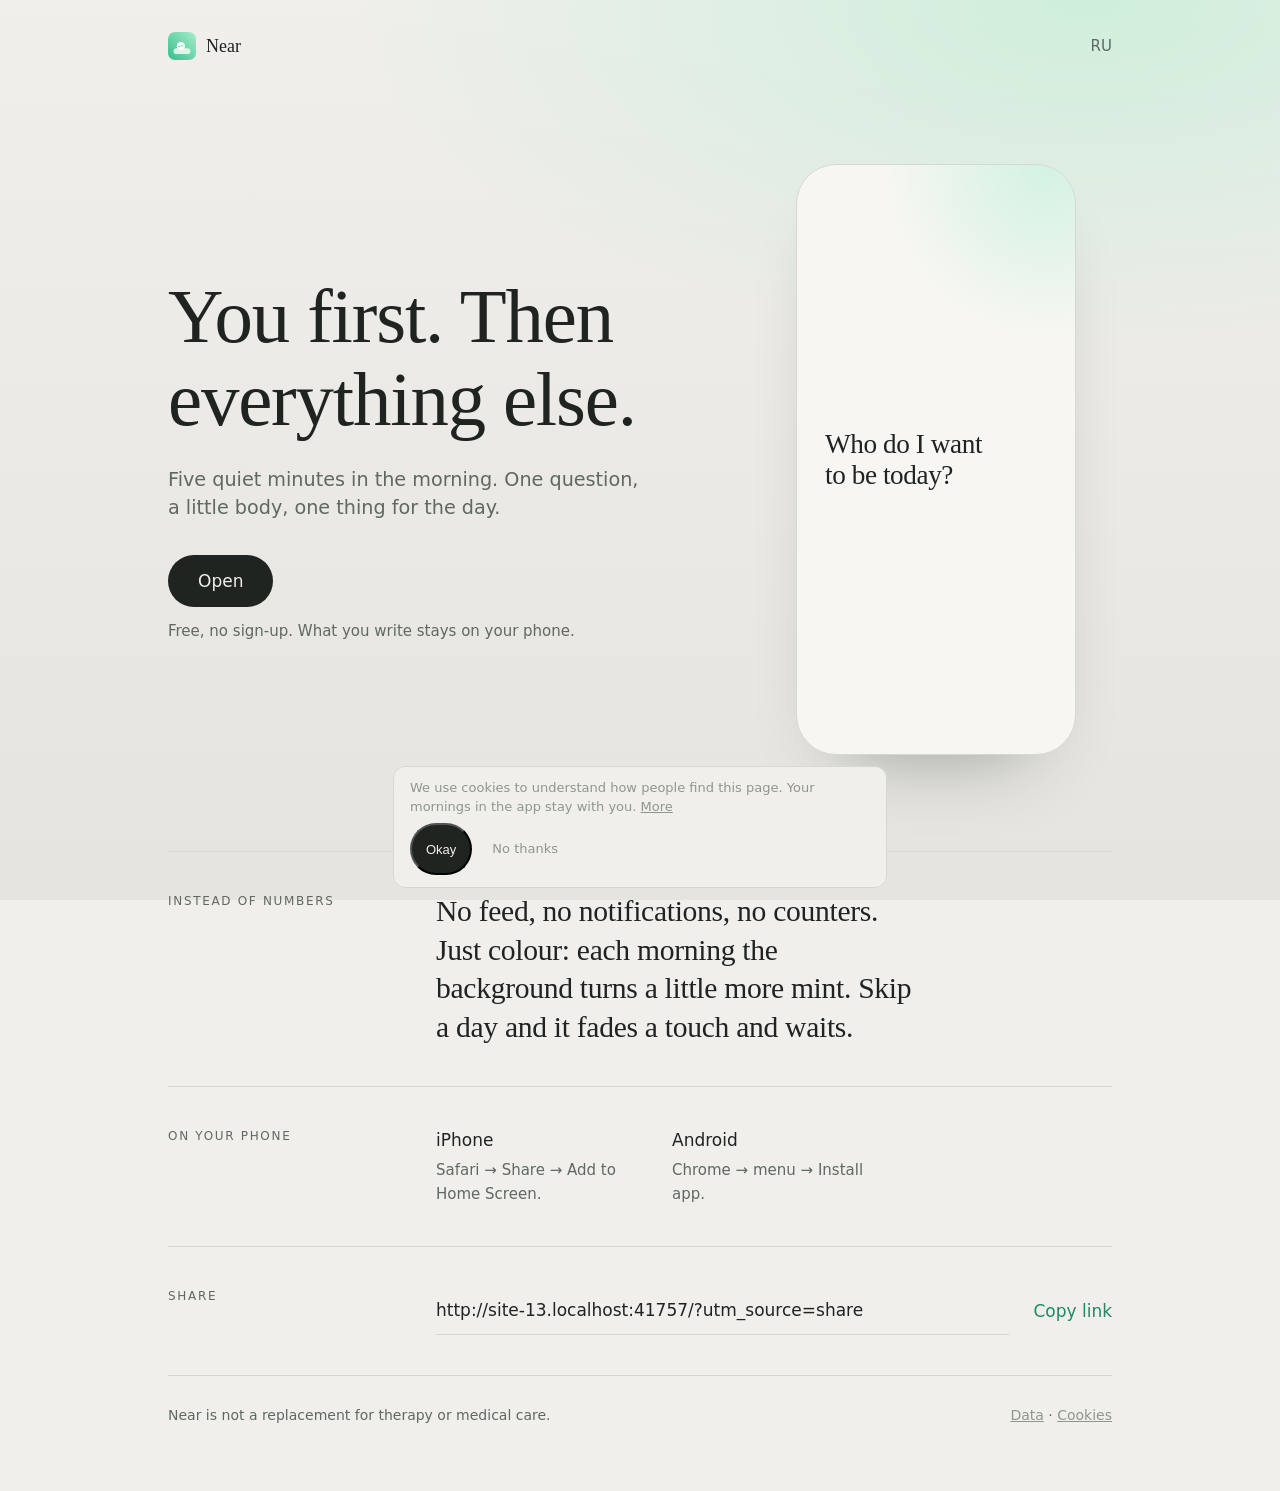
==== commit f2f0b1d3: "Mirror of nearapp 9f7a5c3" ====
--- a/landing/index.html
+++ b/landing/index.html
@@ -212,13 +212,17 @@
   apply();
 
   /* Anonymous landing signal: one "landing" a day and "landing_cta" on tap, with utm_source only. Nothing personal. */
-  const src = ((new URLSearchParams(location.search).get("utm_source") || "").toLowerCase().match(/^[a-z0-9_-]{1,32}$/) || [""])[0];
+  const qs = new URLSearchParams(location.search);
+  /* Dari's own devices and test runs (?me=1, same flag as the app) are tagged "me" and left out of the numbers. */
+  try { if (qs.get("me") === "1" || qs.get("me") === "0") localStorage.setItem("near.me", qs.get("me")); } catch (e) {}
+  let isMe = false; try { isMe = localStorage.getItem("near.me") === "1"; } catch (e) {}
+  const src = ((qs.get("utm_source") || "").toLowerCase().match(/^[a-z0-9_-]{1,32}$/) || [""])[0];
   const today = new Date().toISOString().slice(0, 10);
   const API = /\.pages\.dev$|^localhost$|^127\./.test(location.hostname) ? "../api/" : "https://near-relay.cherepanovadr.deno.net/";
   shareUrl.value = location.origin + "/?utm_source=share";
   function ping(type) {
     try { const k = "near.landing.sent2." + type; if (localStorage.getItem(k) === today) return; localStorage.setItem(k, today); } catch (e) {}
-    const body = JSON.stringify({ type, day: 1, lang, platform: /iPhone|iPad|iPod/.test(navigator.userAgent) ? "ios-browser" : /Android/.test(navigator.userAgent) ? "android-browser" : "desktop-browser", hour: new Date().getHours(), count: 0, source: src });
+    const body = JSON.stringify({ type, day: 1, lang, platform: /iPhone|iPad|iPod/.test(navigator.userAgent) ? "ios-browser" : /Android/.test(navigator.userAgent) ? "android-browser" : "desktop-browser", hour: new Date().getHours(), count: 0, source: isMe ? "me" : src });
     try { if (!(navigator.sendBeacon && navigator.sendBeacon(API + "event", new Blob([body], { type: "text/plain" })))) fetch(API + "event", { method: "POST", body, keepalive: true, mode: "no-cors" }).catch(() => {}); } catch (e) {}
   }
   ping("landing");
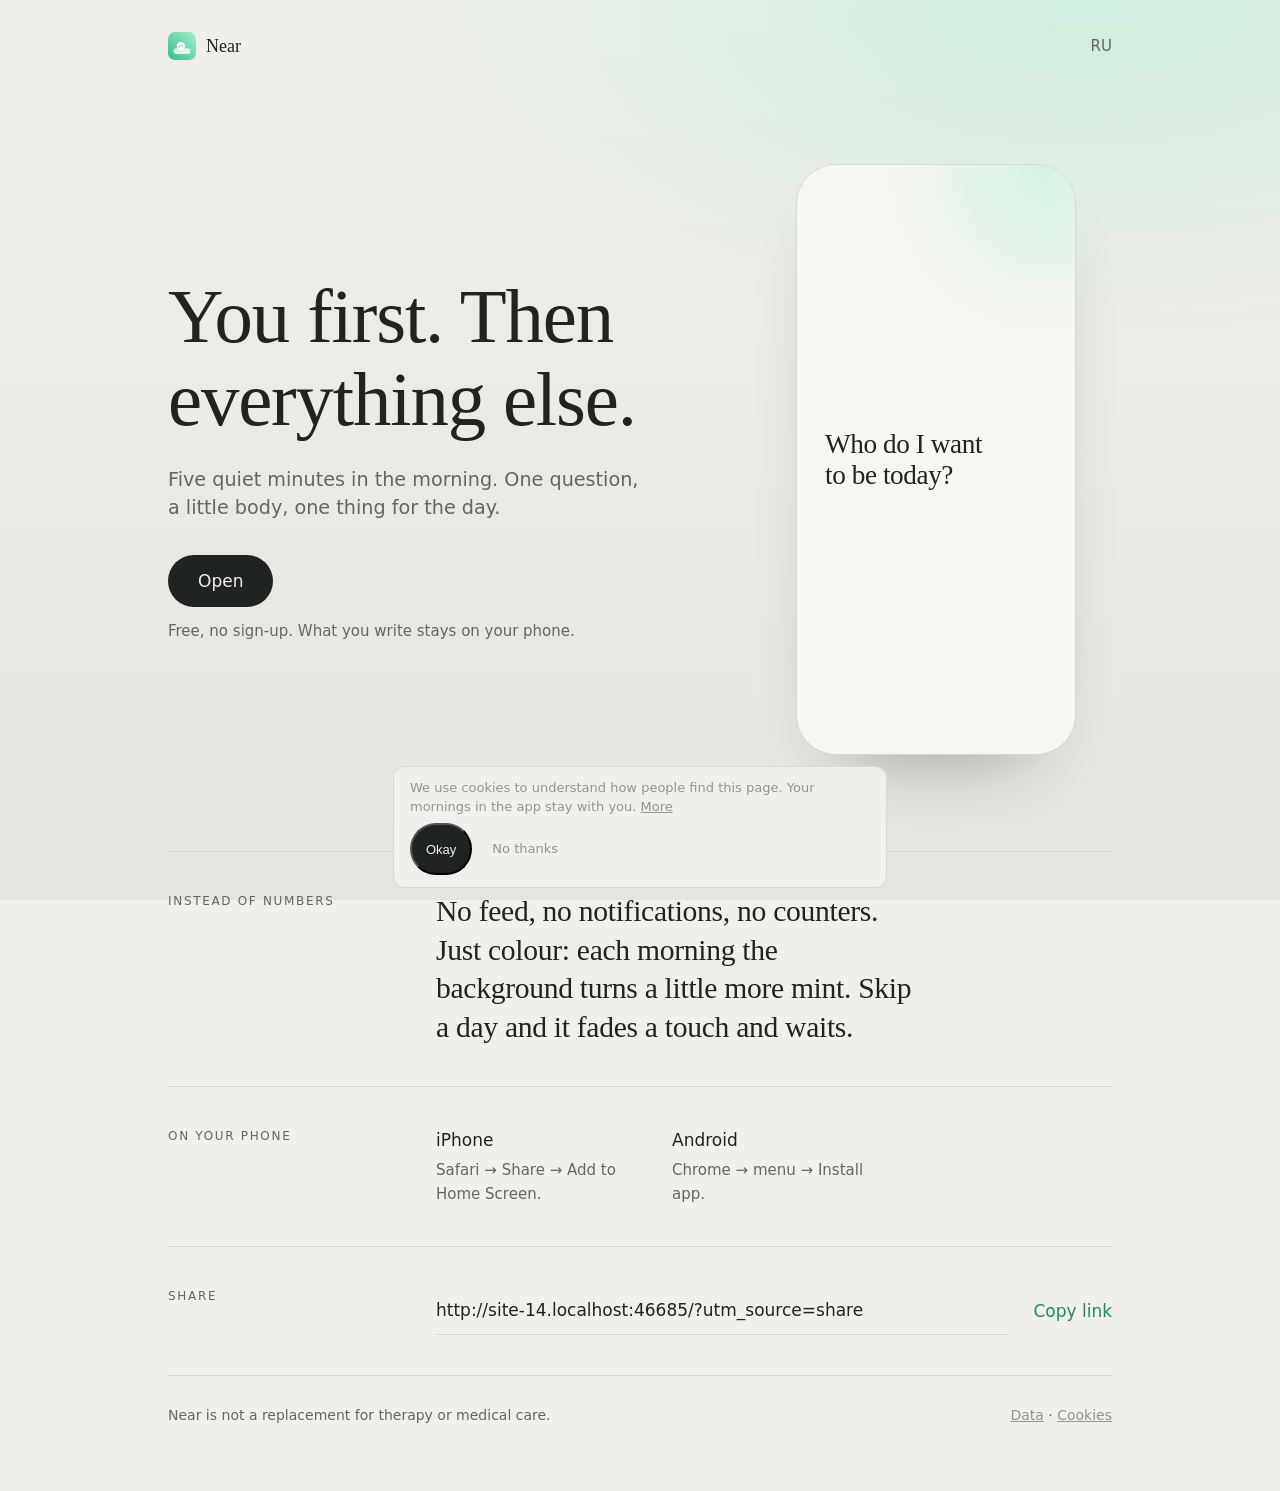
==== commit 5be5547e: "Mirror of nearapp fbab58f" ====
--- a/landing/index.html
+++ b/landing/index.html
@@ -191,6 +191,12 @@
   };
   const ru = {}; document.querySelectorAll("[data-i18n]").forEach(el => ru[el.dataset.i18n] = el.dataset.i18n === "consentText" ? el.firstChild.textContent : el.textContent);
   ru.copied = "Ссылка скопирована";
+  /* Headline test (docs/launch/LAUNCH-30-DAYS.md, E1): links with ?v=feed show "a morning without the feed"; the source gets a "-v2" suffix so the report tells the two apart. */
+  const variant = new URLSearchParams(location.search).get("v") === "feed";
+  if (variant) {
+    ru.h1 = "Утро без ленты."; ru.lead = "Первые три минуты дня — твои. Один вопрос, немного тела, одно дело. И только потом телефон.";
+    en.h1 = "A morning without the feed."; en.lead = "The first three minutes of the day are yours. One question, a little body, one thing to do. Only then the phone.";
+  }
   let lang = "ru";
   try { lang = localStorage.getItem("near.landing.lang") || ((navigator.language || "").toLowerCase().startsWith("ru") ? "ru" : "en"); } catch (e) {}
   const btn = document.getElementById("langBtn");
@@ -216,7 +222,7 @@
   /* Dari's own devices and test runs (?me=1, same flag as the app) are tagged "me" and left out of the numbers. */
   try { if (qs.get("me") === "1" || qs.get("me") === "0") localStorage.setItem("near.me", qs.get("me")); } catch (e) {}
   let isMe = false; try { isMe = localStorage.getItem("near.me") === "1"; } catch (e) {}
-  const src = ((qs.get("utm_source") || "").toLowerCase().match(/^[a-z0-9_-]{1,32}$/) || [""])[0];
+  const src = (((qs.get("utm_source") || "").toLowerCase().match(/^[a-z0-9_-]{1,32}$/) || [""])[0] + (variant ? "-v2" : "")).replace(/^-v2$/, "v2").slice(0, 32);
   const today = new Date().toISOString().slice(0, 10);
   const API = /\.pages\.dev$|^localhost$|^127\./.test(location.hostname) ? "../api/" : "https://near-relay.cherepanovadr.deno.net/";
   shareUrl.value = location.origin + "/?utm_source=share";
